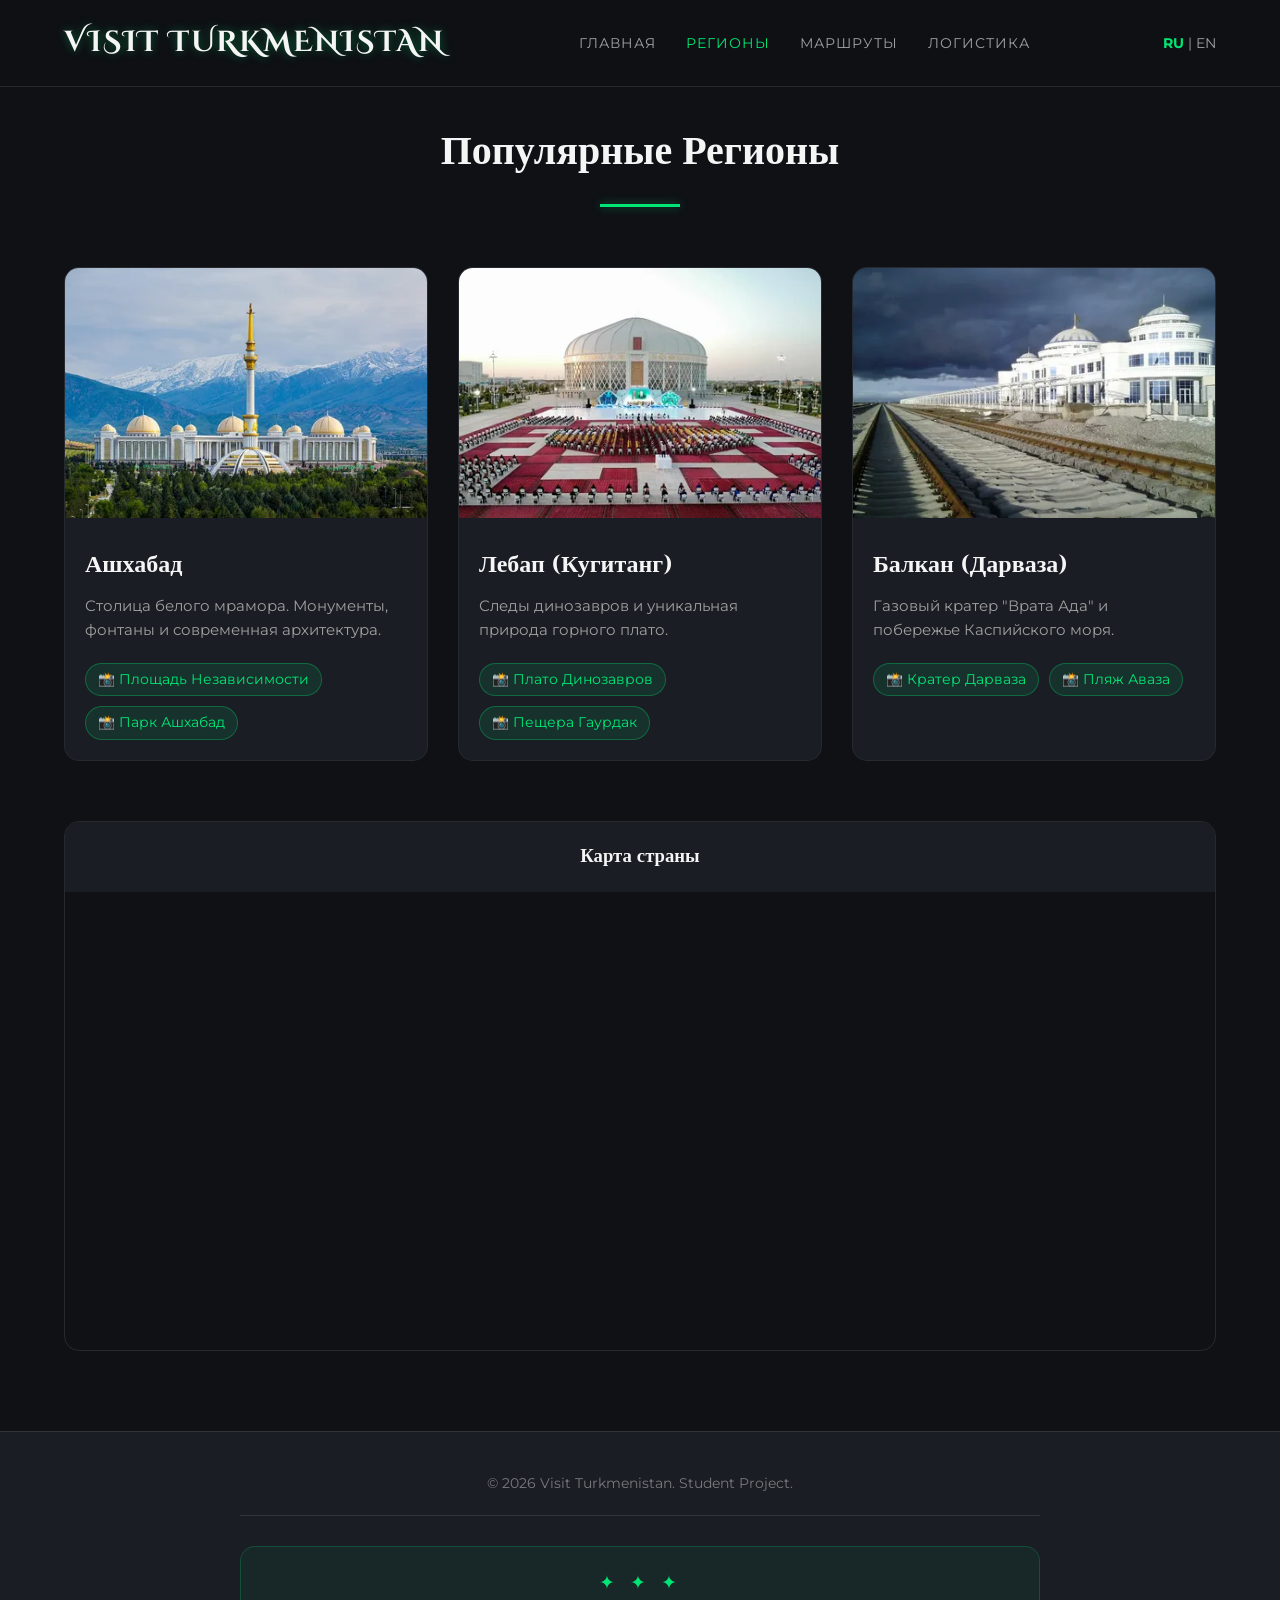
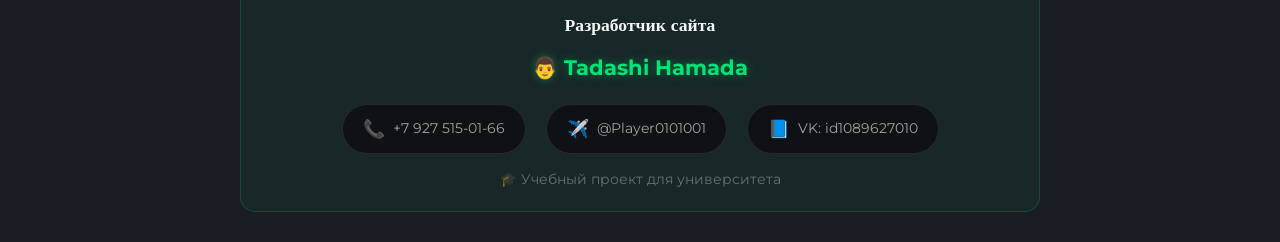
==== regions.html @ 99da01c8 "Initial commit - all files" ====
<!DOCTYPE html>
<html lang="ru">
<head>
    <meta charset="UTF-8">
    <meta name="viewport" content="width=device-width, initial-scale=1.0">
    <title>Регионы - Visit Turkmenistan</title>
    <link href="https://fonts.googleapis.com/css2?family=Cinzel+Decorative:wght@400;700&family=Montserrat:wght@300;400;600&display=swap" rel="stylesheet">
    <link rel="stylesheet" href="css/style.css">
</head>
<body>
    <nav class="navbar">
        <div class="logo">VISIT TURKMENISTAN</div>
        <ul class="nav-links">
            <li><a href="index.html" data-lang="home">Главная</a></li>
            <li><a href="regions.html" data-lang="regions">Регионы</a></li>
            <li><a href="route.html" data-lang="routes">Маршруты</a></li>
            <li><a href="logistics.html" data-lang="logistics">Логистика</a></li>
        </ul>
        <div class="lang-switch">
            <span id="lang-ru" class="active">RU</span> | <span id="lang-en">EN</span>
        </div>
    </nav>

    <section class="content-section">
        <h2 data-lang="regions_title">Популярные Регионы</h2>
        
      
        <!-- Замени блок regions-grid на: -->
<div class="regions-grid">
    <!-- Ашхабад -->
    <div class="region-card">
        <img src="img/ashgabat.jpg" alt="Ashgabat">
        <h3>Ашхабад</h3>
        <p data-lang="ashgabat_desc">Столица белого мрамора. Монументы, фонтаны и современная архитектура.</p>
        <div class="photo-spots">
            <span>📸 Площадь Независимости</span>
            <span>📸 Парк Ашхабад</span>
        </div>
    </div>
    <!-- Лебап -->
    <div class="region-card">
        <img src="img/lebap.jpg" alt="Lebap">
        <h3>Лебап (Кугитанг)</h3>
        <p data-lang="lebap_desc">Следы динозавров и уникальная природа горного плато.</p>
        <div class="photo-spots">
            <span>📸 Плато Динозавров</span>
            <span>📸 Пещера Гаурдак</span>
        </div>
    </div>
    <!-- Балкан -->
    <div class="region-card">
        <img src="img/balkan.jpg" alt="Balkan">
        <h3>Балкан (Дарваза)</h3>
        <p data-lang="balkan_desc">Газовый кратер "Врата Ада" и побережье Каспийского моря.</p>
        <div class="photo-spots">
            <span>📸 Кратер Дарваза</span>
            <span>📸 Пляж Аваза</span>
        </div>
    </div>
</div>


        <!-- Интерактивная карта (iframe Google Maps) -->
        <div class="map-container">
            <h3 data-lang="map_title">Карта страны</h3>
            <iframe src="https://www.google.com/maps/embed?pb=!1m18!1m12!1m3!1d3056623.684232!2d56.5!3d39.0!2m3!1f0!2f0!3f0!3m2!1i1024!2i768!4f13.1!3m3!1m2!1s0x3f34b5b5b5b5b5b5%3A0x5b5b5b5b5b5b5b5b!2sTurkmenistan!5e0!3m2!1sru!2s!4v1600000000000" width="100%" height="450" style="border:0;" allowfullscreen="" loading="lazy"></iframe>
        </div>
    </section>

    <footer>
    <div class="footer-content">
        <div class="footer-main">
            <p>&copy; 2026 Visit Turkmenistan. Student Project.</p>
        </div>
        
        <div class="developer-info">
            <div class="dev-divider">✦ ✦ ✦</div>
            <h4>Разработчик сайта</h4>
            <div class="dev-name">👨‍ Tadashi Hamada</div>
            <div class="dev-contacts">
                <a href="tel:+79275150166" class="dev-contact-item">
                    <span class="icon">📞</span> +7 927 515-01-66
                </a>
                <a href="https://t.me/Player0101001" target="_blank" class="dev-contact-item">
                    <span class="icon">✈️</span> @Player0101001
                </a>
                <a href="https://vk.com/id1089627010" target="_blank" class="dev-contact-item">
                    <span class="icon">📘</span> VK: id1089627010
                </a>
            </div>
            <p class="dev-note">🎓 Учебный проект для университета</p>
        </div>
    </div>
</footer>

    <script src="js/script.js"></script>
</body>
</html>
---- css/style.css ----
/* =========================================
   1. ГЛОБАЛЬНЫЕ НАСТРОЙКИ И ПЕРЕМЕННЫЕ
   ========================================= */
:root {
    --bg-dark: #0f1115;          /* Глубокий темный фон */
    --bg-card: #1a1d24;          /* Фон карточек */
    --text-main: #e0e0e0;        /* Основной текст */
    --text-muted: #a0a0a0;       /* Второстепенный текст */
    --accent-green: #00e676;     /* Неоновый зеленый */
    --accent-glow: rgba(0, 230, 118, 0.4); /* Свечение */
    --marble-white: #f5f5f5;     /* Белый мрамор */
    --gold: #d4af37;             /* Золотой акцент */
    --font-heading: 'Cinzel Decorative', cursive;
    --font-body: 'Montserrat', sans-serif;
}

* {
    margin: 0;
    padding: 0;
    box-sizing: border-box;
}

body {
    font-family: var(--font-body);
    background-color: var(--bg-dark);
    color: var(--text-main);
    line-height: 1.6;
    overflow-x: hidden;
}

a {
    text-decoration: none;
    color: inherit;
    transition: all 0.3s ease;
}

ul {
    list-style: none;
}

/* =========================================
   2. НАВИГАЦИЯ
   ========================================= */
.navbar {
    display: flex;
    justify-content: space-between;
    align-items: center;
    padding: 20px 5%;
    background: rgba(15, 17, 21, 0.95);
    position: fixed;
    width: 100%;
    top: 0;
    z-index: 1000;
    border-bottom: 1px solid rgba(255, 255, 255, 0.1);
    backdrop-filter: blur(10px);
}

.logo {
    font-family: var(--font-heading);
    font-size: 1.8rem;
    font-weight: 700;
    color: var(--marble-white);
    letter-spacing: 2px;
    text-shadow: 0 0 10px var(--accent-glow);
}

.nav-links {
    display: flex;
    gap: 30px;
}

.nav-links a {
    font-size: 0.9rem;
    text-transform: uppercase;
    letter-spacing: 1px;
    color: var(--text-muted);
    position: relative;
}

.nav-links a:hover,
.nav-links a.active {
    color: var(--accent-green);
}

.nav-links a::after {
    content: '';
    position: absolute;
    bottom: -5px;
    left: 0;
    width: 0;
    height: 2px;
    background: var(--accent-green);
    transition: width 0.3s ease;
}

.nav-links a:hover::after {
    width: 100%;
}

.lang-switch {
    font-size: 0.9rem;
    color: var(--text-muted);
    cursor: pointer;
}

.lang-switch span {
    transition: color 0.3s;
}

.lang-switch span:hover,
.lang-switch span.active {
    color: var(--accent-green);
    font-weight: bold;
}

/* =========================================
   3. ГЛАВНЫЙ ЭКРАН (HERO)
   ========================================= */
.hero {
    height: 100vh;
    background: linear-gradient(
        rgba(15, 17, 21, 0.7),
        rgba(15, 17, 21, 0.5)
    ), url('../img/hero-bg.jpg');  ← Путь к локальному файлу
    background-size: cover;
    background-position: center;
    background-attachment: fixed;
    display: flex;
    align-items: center;
    justify-content: center;
    text-align: center;
    padding-top: 80px;
}

.hero-content {
    max-width: 800px;
    padding: 20px;
    animation: fadeInUp 1.5s ease;
}

.hero h1 {
    font-family: var(--font-heading);
    font-size: 4rem;
    color: var(--marble-white);
    margin-bottom: 20px;
    text-shadow: 0 0 20px rgba(255, 255, 255, 0.3);
    background: linear-gradient(45deg, var(--marble-white), var(--accent-green));
    -webkit-background-clip: text;
    -webkit-text-fill-color: transparent;
}

.hero p {
    font-size: 1.3rem;
    color: var(--text-muted);
    margin-bottom: 40px;
}

.btn-main {
    display: inline-block;
    padding: 15px 40px;
    background: transparent;
    border: 2px solid var(--accent-green);
    color: var(--accent-green);
    font-size: 1rem;
    text-transform: uppercase;
    letter-spacing: 2px;
    border-radius: 50px;
    cursor: pointer;
    position: relative;
    overflow: hidden;
    transition: all 0.3s ease;
}

.btn-main:hover {
    background: var(--accent-green);
    color: var(--bg-dark);
    box-shadow: 0 0 30px var(--accent-glow);
    transform: translateY(-3px);
}

/* =========================================
   4. СЛАЙДЕР
   ========================================= */
.slider-section {
    padding: 80px 5%;
    background: var(--bg-dark);
}

.slider-section h2 {
    font-family: var(--font-heading);
    text-align: center;
    font-size: 2.5rem;
    color: var(--marble-white);
    margin-bottom: 50px;
}

.slider-container {
    max-width: 1000px;
    margin: 0 auto;
    position: relative;
    overflow: hidden;
    border-radius: 15px;
    box-shadow: 0 10px 40px rgba(0, 0, 0, 0.5);
}

.slide {
    display: none;
    animation: fade 0.5s ease;
}

.slide.active {
    display: block;
}

.slide img {
    width: 100%;
    height: 500px;
    object-fit: cover;
}

.slider-controls {
    text-align: center;
    margin-top: 20px;
}

.slider-controls button {
    background: var(--bg-card);
    border: 1px solid var(--accent-green);
    color: var(--accent-green);
    padding: 10px 20px;
    margin: 0 10px;
    cursor: pointer;
    border-radius: 5px;
    transition: all 0.3s;
}

.slider-controls button:hover {
    background: var(--accent-green);
    color: var(--bg-dark);
}

/* =========================================
   5. СЕКЦИИ КОНТЕНТА
   ========================================= */
.content-section {
    padding: 120px 5% 80px;
    min-height: 100vh;
}

.content-section h2 {
    font-family: var(--font-heading);
    text-align: center;
    font-size: 2.5rem;
    color: var(--marble-white);
    margin-bottom: 60px;
    position: relative;
}

.content-section h2::after {
    content: '';
    display: block;
    width: 80px;
    height: 3px;
    background: var(--accent-green);
    margin: 20px auto;
    box-shadow: 0 0 10px var(--accent-glow);
}

/* =========================================
   6. КАРТОЧКИ РЕГИОНОВ
   ========================================= */
.regions-grid {
    display: grid;
    grid-template-columns: repeat(auto-fit, minmax(300px, 1fr));
    gap: 30px;
    margin-bottom: 60px;
}

.region-card {
    background: var(--bg-card);
    border-radius: 15px;
    overflow: hidden;
    transition: all 0.4s ease;
    border: 1px solid rgba(255, 255, 255, 0.05);
}

.region-card:hover {
    transform: translateY(-10px);
    box-shadow: 0 10px 40px rgba(0, 230, 118, 0.15);
    border-color: var(--accent-green);
}

.region-card img {
    width: 100%;
    height: 250px;
    object-fit: cover;
    transition: transform 0.4s ease;
}

.region-card:hover img {
    transform: scale(1.05);
}

.region-card h3 {
    font-family: var(--font-heading);
    font-size: 1.5rem;
    color: var(--marble-white);
    padding: 20px 20px 10px;
}

.region-card p {
    color: var(--text-muted);
    padding: 0 20px 20px;
    font-size: 0.95rem;
}

/* =========================================
   7. КАРТА
   ========================================= */
.map-container {
    max-width: 1200px;
    margin: 0 auto;
    border-radius: 15px;
    overflow: hidden;
    border: 1px solid rgba(255, 255, 255, 0.1);
}

.map-container h3 {
    font-family: var(--font-heading);
    text-align: center;
    padding: 20px;
    color: var(--marble-white);
    background: var(--bg-card);
}

/* =========================================
   8. КАЛЬКУЛЯТОР
   ========================================= */
.calculator-box {
    max-width: 600px;
    margin: 0 auto 60px;
    background: var(--bg-card);
    padding: 40px;
    border-radius: 15px;
    border: 1px solid rgba(0, 230, 118, 0.2);
}

.calculator-box h3 {
    font-family: var(--font-heading);
    color: var(--marble-white);
    margin-bottom: 30px;
    text-align: center;
}

.calculator-box label {
    display: block;
    color: var(--text-muted);
    margin-bottom: 10px;
    font-size: 0.9rem;
}

.calculator-box input,
.calculator-box select {
    width: 100%;
    padding: 12px;
    margin-bottom: 20px;
    background: var(--bg-dark);
    border: 1px solid rgba(255, 255, 255, 0.1);
    color: var(--text-main);
    border-radius: 8px;
    font-family: var(--font-body);
}

.calculator-box input:focus,
.calculator-box select:focus {
    outline: none;
    border-color: var(--accent-green);
    box-shadow: 0 0 10px var(--accent-glow);
}

.result-box {
    margin-top: 20px;
    padding: 20px;
    background: rgba(0, 230, 118, 0.1);
    border-radius: 8px;
    text-align: center;
    font-size: 1.5rem;
    color: var(--accent-green);
    font-weight: bold;
    display: none;
}

.disclaimer {
    font-size: 0.8rem;
    color: var(--text-muted);
    text-align: center;
    margin-top: 15px;
}

/* =========================================
   9. ПОЛЕЗНЫЕ ССЫЛКИ
   ========================================= */
.links-box {
    max-width: 800px;
    margin: 0 auto;
    background: var(--bg-card);
    padding: 40px;
    border-radius: 15px;
}

.links-box h3 {
    font-family: var(--font-heading);
    color: var(--marble-white);
    margin-bottom: 30px;
    text-align: center;
}

.useful-links {
    display: grid;
    grid-template-columns: repeat(auto-fit, minmax(250px, 1fr));
    gap: 15px;
}

.useful-links li a {
    display: block;
    padding: 15px 20px;
    background: var(--bg-dark);
    border-radius: 8px;
    color: var(--text-muted);
    border-left: 3px solid transparent;
    transition: all 0.3s;
}

.useful-links li a:hover {
    color: var(--accent-green);
    border-left-color: var(--accent-green);
    background: rgba(0, 230, 118, 0.05);
}

/* =========================================
   10. ТАЙМЛАЙН (МАРШРУТ)
   ========================================= */
.timeline {
    max-width: 800px;
    margin: 0 auto;
    position: relative;
}

.timeline::before {
    content: '';
    position: absolute;
    left: 20px;
    top: 0;
    bottom: 0;
    width: 2px;
    background: var(--accent-green);
    box-shadow: 0 0 10px var(--accent-glow);
}

.timeline-item {
    display: flex;
    margin-bottom: 40px;
    position: relative;
}

.timeline-dot {
    width: 40px;
    height: 40px;
    background: var(--bg-card);
    border: 2px solid var(--accent-green);
    border-radius: 50%;
    display: flex;
    align-items: center;
    justify-content: center;
    color: var(--accent-green);
    font-weight: bold;
    flex-shrink: 0;
    z-index: 1;
    box-shadow: 0 0 15px var(--accent-glow);
}

.timeline-content {
    margin-left: 30px;
    background: var(--bg-card);
    padding: 20px;
    border-radius: 10px;
    flex: 1;
    border: 1px solid rgba(255, 255, 255, 0.05);
    transition: all 0.3s;
}

.timeline-content:hover {
    border-color: var(--accent-green);
    transform: translateX(10px);
}

.timeline-content h3 {
    font-family: var(--font-heading);
    color: var(--marble-white);
    margin-bottom: 10px;
}

.timeline-content p {
    color: var(--text-muted);
    font-size: 0.95rem;
}

/* =========================================
   11. ПОДВАЛ (FOOTER)
   ========================================= */
footer {
    background: var(--bg-card);
    padding: 30px;
    text-align: center;
    color: var(--text-muted);
    border-top: 1px solid rgba(255, 255, 255, 0.1);
}

/* =========================================
   12. АНИМАЦИИ
   ========================================= */
@keyframes fadeInUp {
    from {
        opacity: 0;
        transform: translateY(30px);
    }
    to {
        opacity: 1;
        transform: translateY(0);
    }
}

@keyframes fade {
    from { opacity: 0.4; }
    to { opacity: 1; }
}

/* =========================================
   13. АДАПТИВНОСТЬ (МОБИЛЬНЫЕ)
   ========================================= */
@media (max-width: 768px) {
    .navbar {
        flex-direction: column;
        padding: 15px;
    }

    .nav-links {
        margin: 15px 0;
        gap: 15px;
        flex-wrap: wrap;
        justify-content: center;
    }

    .hero h1 {
        font-size: 2.5rem;
    }

    .hero p {
        font-size: 1rem;
    }

    .slide img {
        height: 300px;
    }

    .content-section {
        padding: 100px 5% 60px;
    }

    .timeline::before {
        left: 10px;
    }

    .timeline-dot {
        width: 30px;
        height: 30px;
        font-size: 0.8rem;
    }

    .timeline-content {
        margin-left: 20px;
        padding: 15px;
    }
}

/* =========================================
   14. СТИЛИ ДЛЯ ПОДПИСЕЙ К ФОТО
   ========================================= */
.slide-caption {
    position: absolute;
    bottom: 0;
    left: 0;
    right: 0;
    background: linear-gradient(transparent, rgba(0, 0, 0, 0.8));
    color: var(--marble-white);
    padding: 40px 20px 20px;
    font-size: 1.1rem;
    text-align: center;
    font-family: var(--font-heading);
}

.slide {
    position: relative;
}

.photo-spots {
    padding: 0 20px 20px;
    display: flex;
    flex-wrap: wrap;
    gap: 10px;
}

.photo-spots span {
    background: rgba(0, 230, 118, 0.1);
    color: var(--accent-green);
    padding: 5px 12px;
    border-radius: 20px;
    font-size: 0.85rem;
    border: 1px solid rgba(0, 230, 118, 0.3);
}

.slider-container {
    position: relative;
}

/* =========================================
   15. СТИЛИ ДЛЯ УЛУЧШЕННЫХ МАРШРУТОВ
   ========================================= */
.route-intro {
    text-align: center;
    color: var(--text-muted);
    font-size: 1.1rem;
    margin-bottom: 40px;
    max-width: 700px;
    margin-left: auto;
    margin-right: auto;
}

.route-filter {
    display: flex;
    justify-content: center;
    gap: 15px;
    margin-bottom: 40px;
    flex-wrap: wrap;
}

.filter-btn {
    padding: 10px 20px;
    background: var(--bg-card);
    border: 1px solid rgba(255, 255, 255, 0.1);
    color: var(--text-muted);
    border-radius: 25px;
    cursor: pointer;
    transition: all 0.3s ease;
    font-family: var(--font-body);
}

.filter-btn:hover,
.filter-btn.active {
    background: var(--accent-green);
    color: var(--bg-dark);
    border-color: var(--accent-green);
}

.route-details {
    margin: 15px 0;
    padding-left: 20px;
}

.route-details li {
    color: var(--text-muted);
    margin-bottom: 8px;
    font-size: 0.95rem;
}

.time {
    color: var(--accent-green);
    font-size: 0.9rem;
    margin-bottom: 10px;
}

.tip-box {
    background: rgba(212, 175, 55, 0.1);
    border-left: 3px solid var(--gold);
    padding: 15px;
    margin-top: 15px;
    border-radius: 0 8px 8px 0;
    font-size: 0.9rem;
    color: var(--text-muted);
}

.tip-box strong {
    color: var(--gold);
}

.route-map-container {
    max-width: 1200px;
    margin: 60px auto;
    border-radius: 15px;
    overflow: hidden;
    border: 1px solid rgba(255, 255, 255, 0.1);
}

.route-map-container h3 {
    font-family: var(--font-heading);
    text-align: center;
    padding: 20px;
    color: var(--marble-white);
    background: var(--bg-card);
}

.travel-tips {
    max-width: 1200px;
    margin: 60px auto;
}

.travel-tips h3 {
    font-family: var(--font-heading);
    text-align: center;
    color: var(--marble-white);
    margin-bottom: 40px;
    font-size: 2rem;
}

.tips-grid {
    display: grid;
    grid-template-columns: repeat(auto-fit, minmax(250px, 1fr));
    gap: 20px;
}

.tip-card {
    background: var(--bg-card);
    padding: 25px;
    border-radius: 15px;
    border: 1px solid rgba(255, 255, 255, 0.05);
    transition: all 0.3s ease;
}

.tip-card:hover {
    border-color: var(--accent-green);
    transform: translateY(-5px);
    box-shadow: 0 10px 30px rgba(0, 230, 118, 0.1);
}

.tip-card h4 {
    color: var(--accent-green);
    margin-bottom: 15px;
    font-size: 1.2rem;
}

.tip-card p {
    color: var(--text-muted);
    font-size: 0.95rem;
    line-height: 1.7;
}

/* Анимация для фильтрации */
.timeline-item.filtered-out {
    display: none;
}

.timeline-item.filter-in {
    animation: fadeIn 0.5s ease;
}

/* Улучшенные карточки timeline */
.timeline-content {
    position: relative;
}

.timeline-content::before {
    content: '';
    position: absolute;
    top: 0;
    left: 0;
    width: 3px;
    height: 100%;
    background: linear-gradient(to bottom, var(--accent-green), transparent);
    opacity: 0.3;
}

/* =========================================
   16. СТИЛИ ДЛЯ ФУТЕРА С ИНФОЙ О РАЗРАБОТЧИКЕ
   ========================================= */
footer {
    background: var(--bg-card);
    padding: 40px 5% 30px;
    text-align: center;
    color: var(--text-muted);
    border-top: 1px solid rgba(255, 255, 255, 0.1);
}

.footer-content {
    max-width: 800px;
    margin: 0 auto;
}

.footer-main {
    margin-bottom: 30px;
    padding-bottom: 20px;
    border-bottom: 1px solid rgba(255, 255, 255, 0.1);
}

.footer-main p {
    font-size: 0.9rem;
    opacity: 0.7;
}

.developer-info {
    padding: 20px;
    background: rgba(0, 230, 118, 0.05);
    border-radius: 15px;
    border: 1px solid rgba(0, 230, 118, 0.2);
    transition: all 0.3s ease;
}

.developer-info:hover {
    background: rgba(0, 230, 118, 0.1);
    border-color: var(--accent-green);
    box-shadow: 0 0 20px rgba(0, 230, 118, 0.2);
}

.dev-divider {
    color: var(--accent-green);
    font-size: 1.2rem;
    margin-bottom: 15px;
    letter-spacing: 5px;
}

.developer-info h4 {
    color: var(--marble-white);
    font-family: var(--font-heading);
    font-size: 1.1rem;
    margin-bottom: 10px;
}

.dev-name {
    color: var(--accent-green);
    font-size: 1.3rem;
    font-weight: bold;
    margin-bottom: 20px;
    text-shadow: 0 0 10px var(--accent-glow);
}

.dev-contacts {
    display: flex;
    justify-content: center;
    gap: 20px;
    flex-wrap: wrap;
    margin-bottom: 15px;
}

.dev-contact-item {
    display: inline-flex;
    align-items: center;
    gap: 8px;
    padding: 10px 20px;
    background: var(--bg-dark);
    border-radius: 25px;
    color: var(--text-muted);
    text-decoration: none;
    border: 1px solid rgba(255, 255, 255, 0.1);
    transition: all 0.3s ease;
    font-size: 0.9rem;
}

.dev-contact-item:hover {
    color: var(--accent-green);
    border-color: var(--accent-green);
    background: rgba(0, 230, 118, 0.1);
    transform: translateY(-3px);
}

.dev-contact-item .icon {
    font-size: 1.1rem;
}

.dev-note {
    font-size: 0.85rem;
    opacity: 0.6;
    margin-top: 15px;
}

/* Адаптив для футера */
@media (max-width: 768px) {
    .dev-contacts {
        flex-direction: column;
        gap: 10px;
    }
    
    .dev-contact-item {
        justify-content: center;
    }
    
    footer {
        padding: 30px 5% 20px;
    }
}
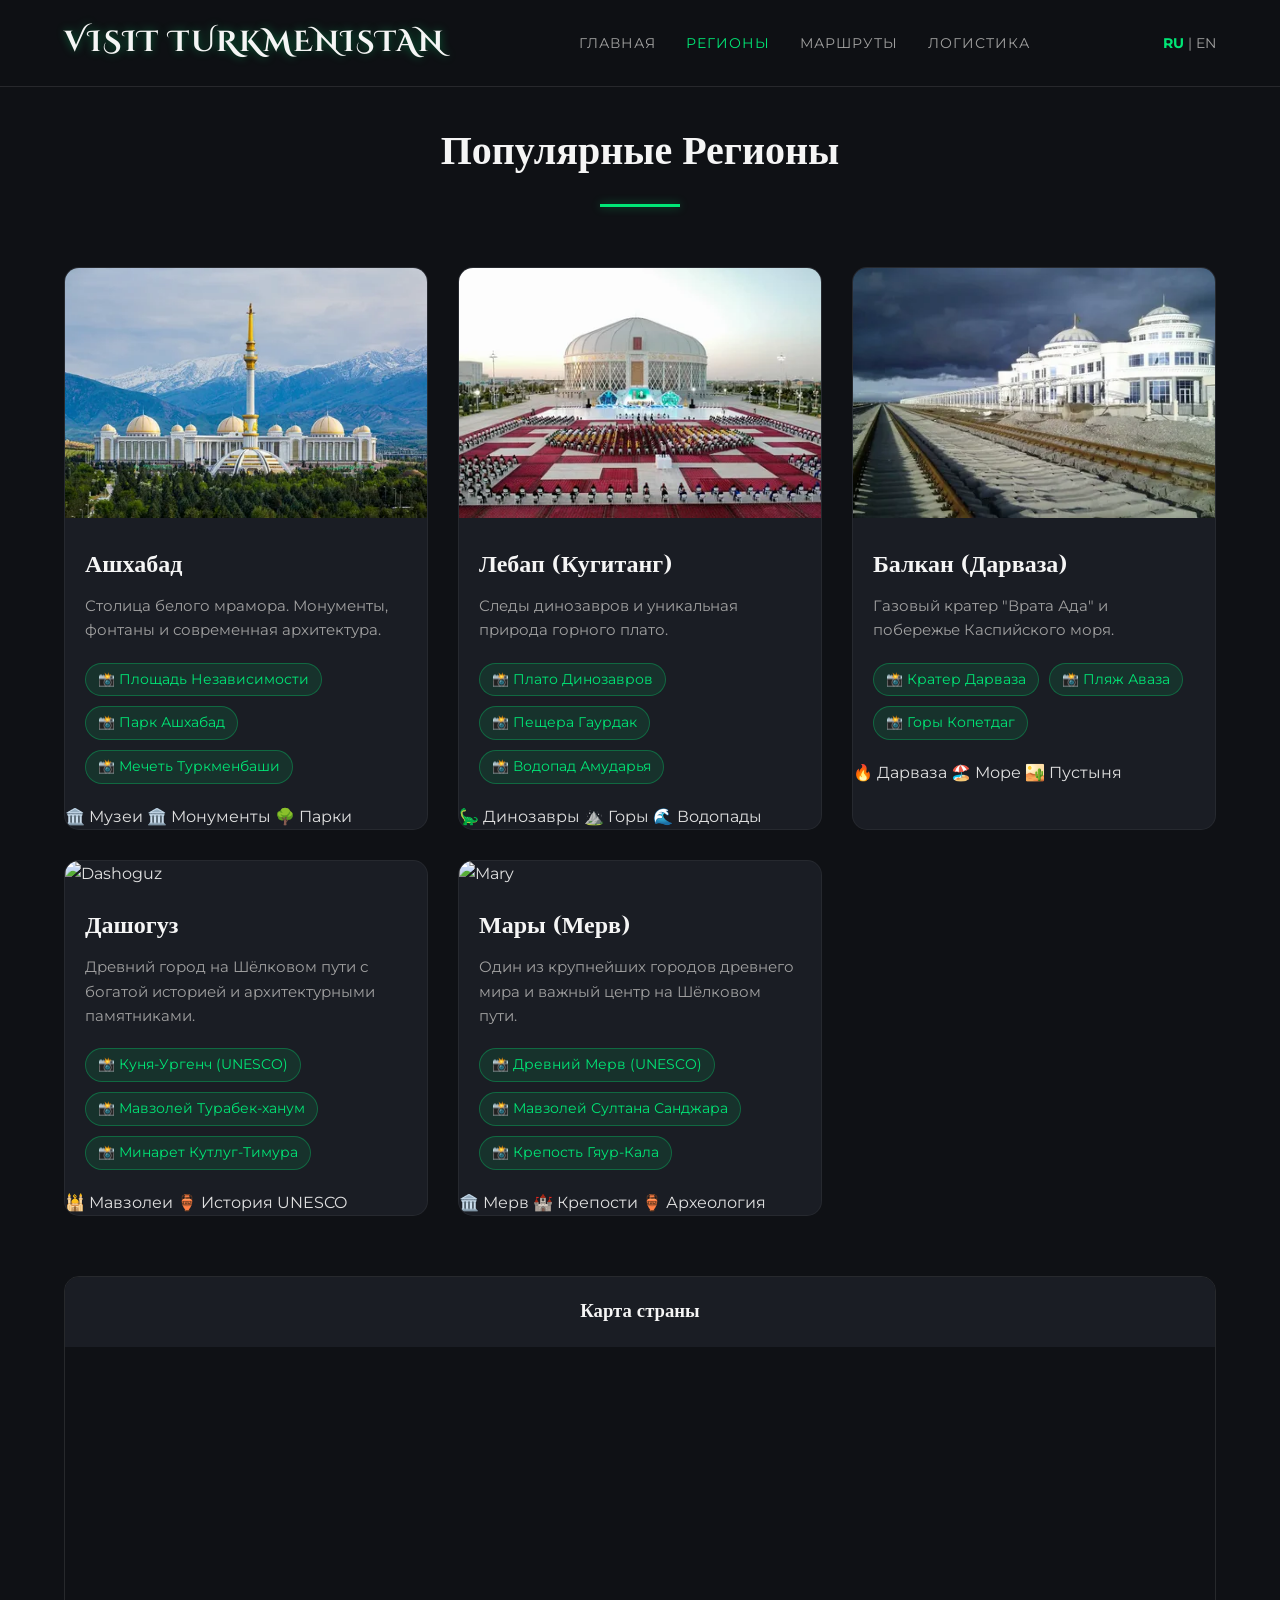
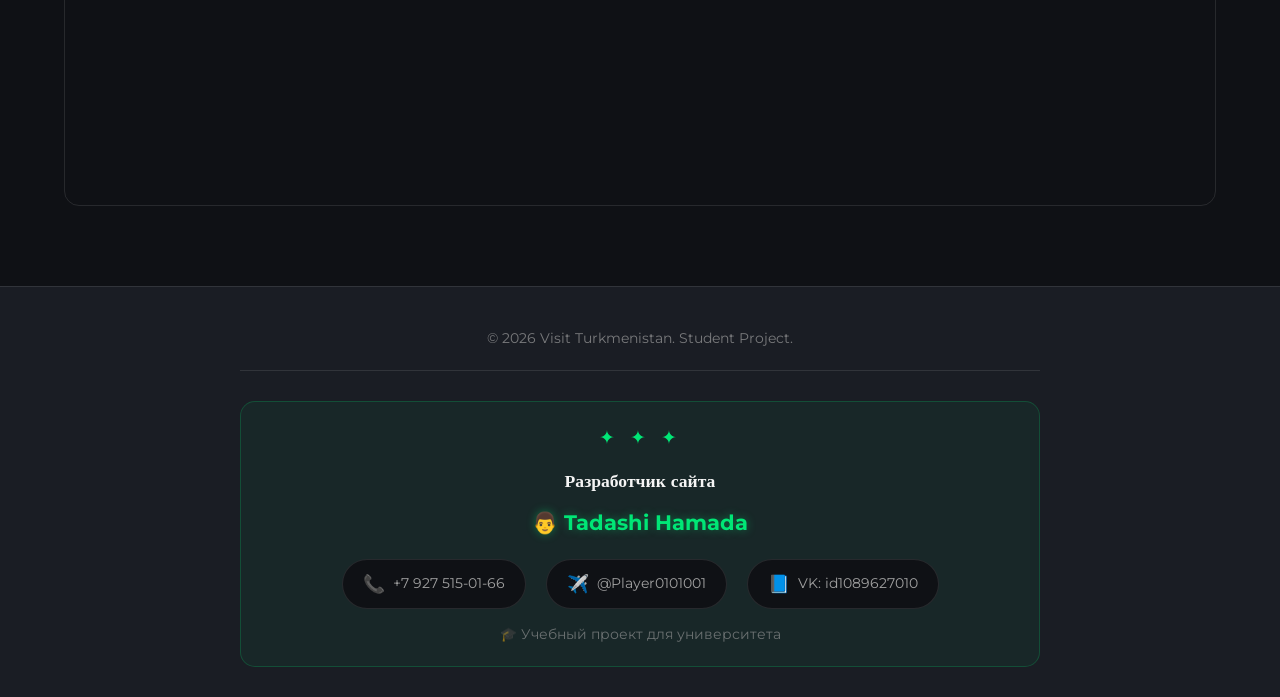
==== commit daadf10e: "Update regions.html" ====
--- a/regions.html
+++ b/regions.html
@@ -26,38 +26,92 @@
         
       
         <!-- Замени блок regions-grid на: -->
-<div class="regions-grid">
-    <!-- Ашхабад -->
-    <div class="region-card">
-        <img src="img/ashgabat.jpg" alt="Ashgabat">
-        <h3>Ашхабад</h3>
-        <p data-lang="ashgabat_desc">Столица белого мрамора. Монументы, фонтаны и современная архитектура.</p>
-        <div class="photo-spots">
-            <span>📸 Площадь Независимости</span>
-            <span>📸 Парк Ашхабад</span>
+        <div class="regions-grid">
+            <!-- Ашхабад -->
+            <div class="region-card">
+                <img src="img/ashgabat.jpg" alt="Ashgabat">
+                <h3>Ашхабад</h3>
+                <p data-lang="ashgabat_desc">Столица белого мрамора. Монументы, фонтаны и современная архитектура.</p>
+                <div class="photo-spots">
+                    <span>📸 Площадь Независимости</span>
+                    <span>📸 Парк Ашхабад</span>
+                    <span>📸 Мечеть Туркменбаши</span>
+                </div>
+                <div class="region-features">
+                    <span class="feature">🏛️ Музеи</span>
+                    <span class="feature">🏛️ Монументы</span>
+                    <span class="feature">🌳 Парки</span>
+                </div>
+            </div>
+
+            <!-- Лебап -->
+            <div class="region-card">
+                <img src="img/lebap.jpg" alt="Lebap">
+                <h3>Лебап (Кугитанг)</h3>
+                <p data-lang="lebap_desc">Следы динозавров и уникальная природа горного плато.</p>
+                <div class="photo-spots">
+                    <span>📸 Плато Динозавров</span>
+                    <span>📸 Пещера Гаурдак</span>
+                    <span>📸 Водопад Амударья</span>
+                </div>
+                <div class="region-features">
+                    <span class="feature">🦕 Динозавры</span>
+                    <span class="feature">⛰️ Горы</span>
+                    <span class="feature">🌊 Водопады</span>
+                </div>
+            </div>
+
+            <!-- Балкан -->
+            <div class="region-card">
+                <img src="img/balkan.jpg" alt="Balkan">
+                <h3>Балкан (Дарваза)</h3>
+                <p data-lang="balkan_desc">Газовый кратер "Врата Ада" и побережье Каспийского моря.</p>
+                <div class="photo-spots">
+                    <span>📸 Кратер Дарваза</span>
+                    <span>📸 Пляж Аваза</span>
+                    <span>📸 Горы Копетдаг</span>
+                </div>
+                <div class="region-features">
+                    <span class="feature">🔥 Дарваза</span>
+                    <span class="feature">🏖️ Море</span>
+                    <span class="feature">🏜️ Пустыня</span>
+                </div>
+            </div>
+
+            <!-- Дашогуз -->
+            <div class="region-card">
+                <img src="img/dashoguz.jpg" alt="Dashoguz">
+                <h3>Дашогуз</h3>
+                <p>Древний город на Шёлковом пути с богатой историей и архитектурными памятниками.</p>
+                <div class="photo-spots">
+                    <span>📸 Куня-Ургенч (UNESCO)</span>
+                    <span>📸 Мавзолей Турабек-ханум</span>
+                    <span>📸 Минарет Кутлуг-Тимура</span>
+                </div>
+                <div class="region-features">
+                    <span class="feature">🕌 Мавзолеи</span>
+                    <span class="feature">🏺 История</span>
+                    <span class="feature"> UNESCO</span>
+                </div>
+            </div>
+
+            <!-- Мары -->
+            <div class="region-card">
+                <img src="img/mary.jpg" alt="Mary">
+                <h3>Мары (Мерв)</h3>
+                <p>Один из крупнейших городов древнего мира и важный центр на Шёлковом пути.</p>
+                <div class="photo-spots">
+                    <span>📸 Древний Мерв (UNESCO)</span>
+                    <span>📸 Мавзолей Султана Санджара</span>
+                    <span>📸 Крепость Гяур-Кала</span>
+                </div>
+                <div class="region-features">
+                    <span class="feature">🏛️ Мерв</span>
+                    <span class="feature">🏰 Крепости</span>
+                    <span class="feature">🏺 Археология</span>
+                </div>
+            </div>
         </div>
-    </div>
-    <!-- Лебап -->
-    <div class="region-card">
-        <img src="img/lebap.jpg" alt="Lebap">
-        <h3>Лебап (Кугитанг)</h3>
-        <p data-lang="lebap_desc">Следы динозавров и уникальная природа горного плато.</p>
-        <div class="photo-spots">
-            <span>📸 Плато Динозавров</span>
-            <span>📸 Пещера Гаурдак</span>
-        </div>
-    </div>
-    <!-- Балкан -->
-    <div class="region-card">
-        <img src="img/balkan.jpg" alt="Balkan">
-        <h3>Балкан (Дарваза)</h3>
-        <p data-lang="balkan_desc">Газовый кратер "Врата Ада" и побережье Каспийского моря.</p>
-        <div class="photo-spots">
-            <span>📸 Кратер Дарваза</span>
-            <span>📸 Пляж Аваза</span>
-        </div>
-    </div>
-</div>
 
 
         <!-- Интерактивная карта (iframe Google Maps) -->
@@ -95,4 +149,4 @@
 
     <script src="js/script.js"></script>
 </body>
-</html>+</html>
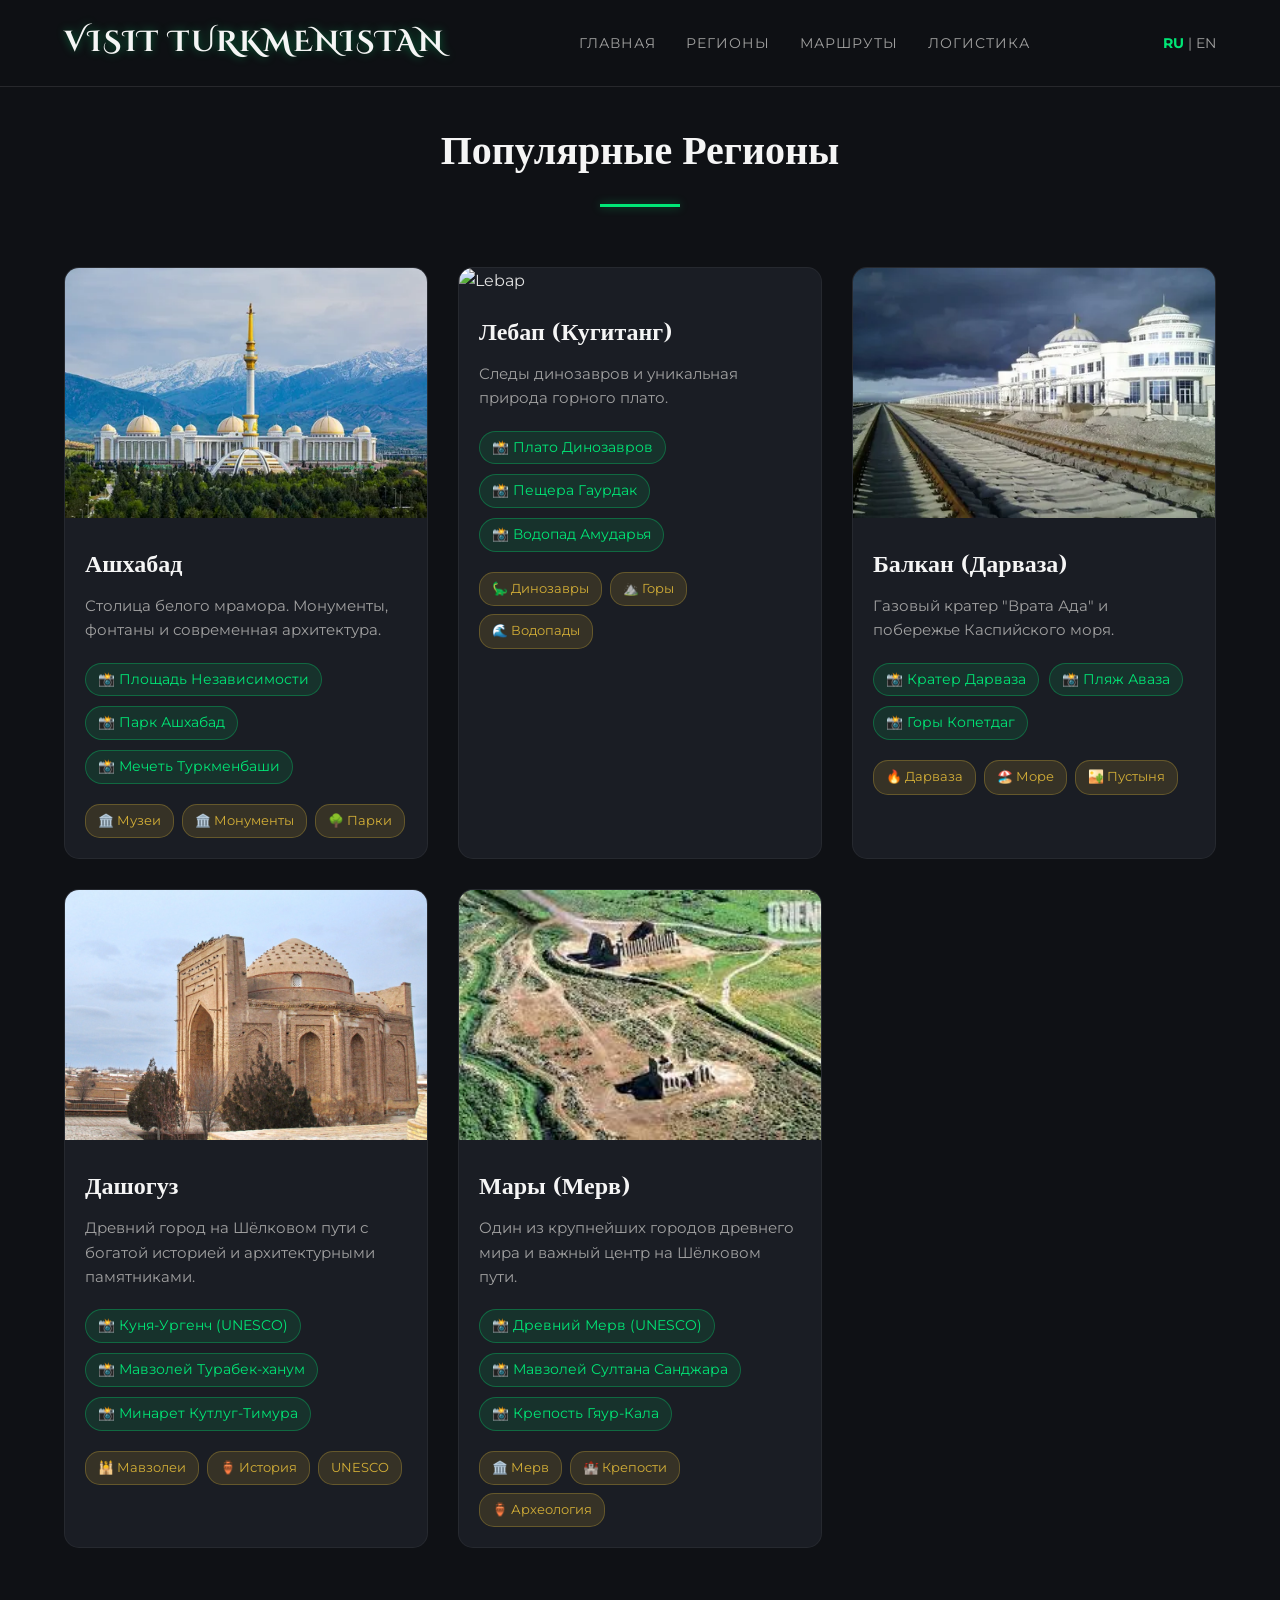
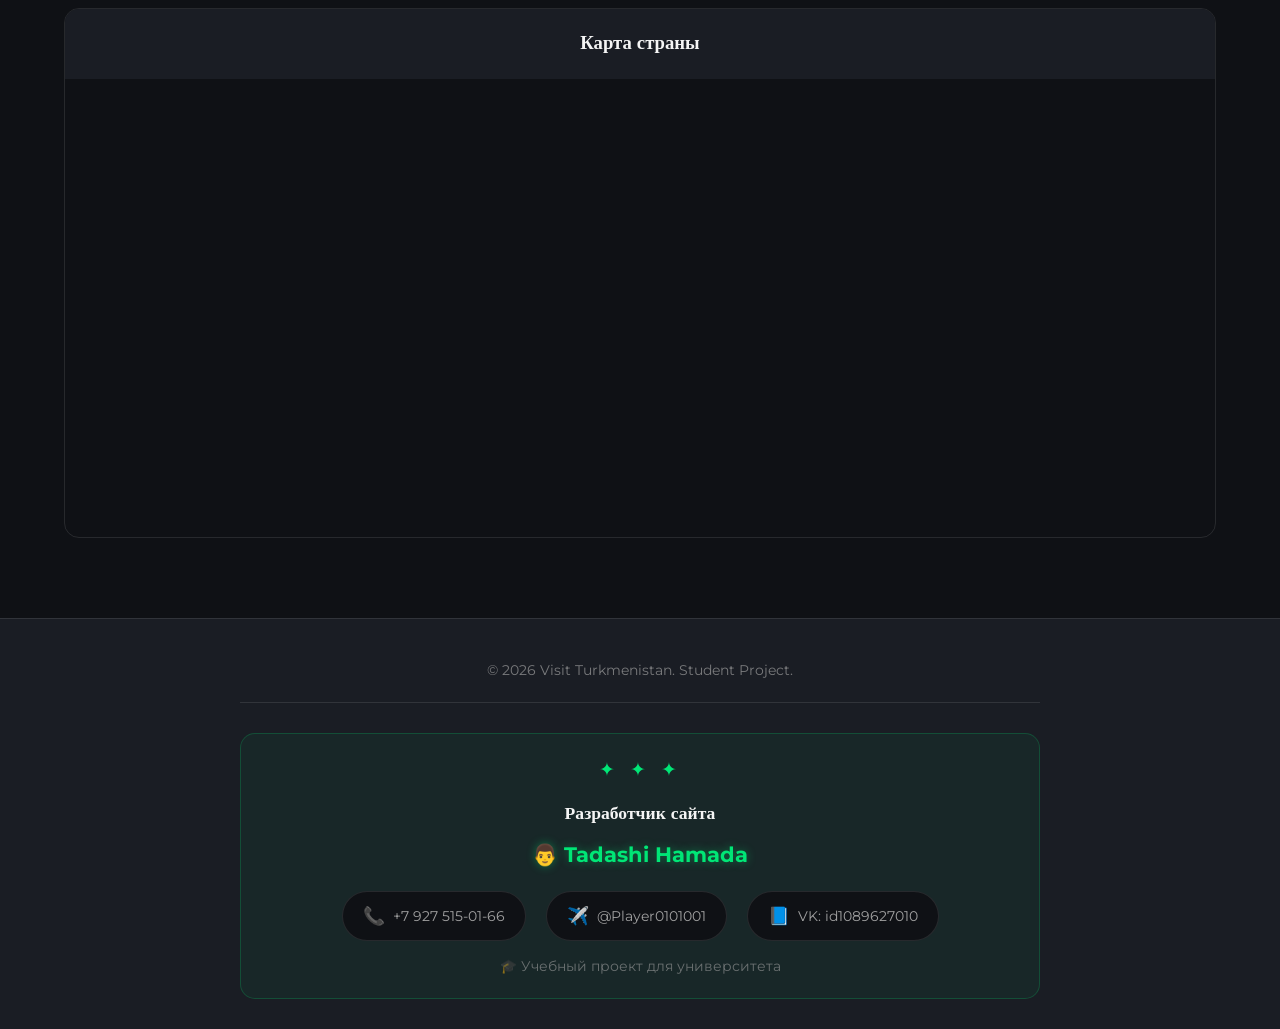
==== commit 48dea453: "Update regions.html" ====
--- a/regions.html
+++ b/regions.html
@@ -46,7 +46,7 @@
 
             <!-- Лебап -->
             <div class="region-card">
-                <img src="img/lebap.jpg" alt="Lebap">
+                <img src="img/lebap1.jpg" alt="Lebap">
                 <h3>Лебап (Кугитанг)</h3>
                 <p data-lang="lebap_desc">Следы динозавров и уникальная природа горного плато.</p>
                 <div class="photo-spots">
--- a/css/style.css
+++ b/css/style.css
@@ -895,4 +895,60 @@
     footer {
         padding: 30px 5% 20px;
     }
-}+}
+/* =========================================
+   17. СТИЛИ ДЛЯ НОВЫХ КАРТОЧЕК РЕГИОНОВ
+   ========================================= */
+.region-features {
+    padding: 0 20px 20px;
+    display: flex;
+    flex-wrap: wrap;
+    gap: 8px;
+}
+
+.feature {
+    background: rgba(212, 175, 55, 0.15);
+    color: var(--gold);
+    padding: 6px 12px;
+    border-radius: 15px;
+    font-size: 0.8rem;
+    border: 1px solid rgba(212, 175, 55, 0.3);
+    transition: all 0.3s ease;
+}
+
+.feature:hover {
+    background: rgba(212, 175, 55, 0.3);
+    transform: translateY(-2px);
+    box-shadow: 0 3px 10px rgba(212, 175, 55, 0.3);
+}
+
+/* Адаптация сетки для 5 карточек */
+.regions-grid {
+    display: grid;
+    grid-template-columns: repeat(auto-fit, minmax(280px, 1fr));
+    gap: 30px;
+    margin-bottom: 60px;
+}
+
+/* Для больших экранов — 3 колонки */
+@media (min-width: 1200px) {
+    .regions-grid {
+        grid-template-columns: repeat(3, 1fr);
+    }
+}
+
+/* Для средних экранов — 2 колонки */
+@media (max-width: 900px) {
+    .regions-grid {
+        grid-template-columns: repeat(2, 1fr);
+    }
+}
+
+/* Для мобильных — 1 колонка */
+@media (max-width: 600px) {
+    .regions-grid {
+        grid-template-columns: 1fr;
+    }
+}
+
+
